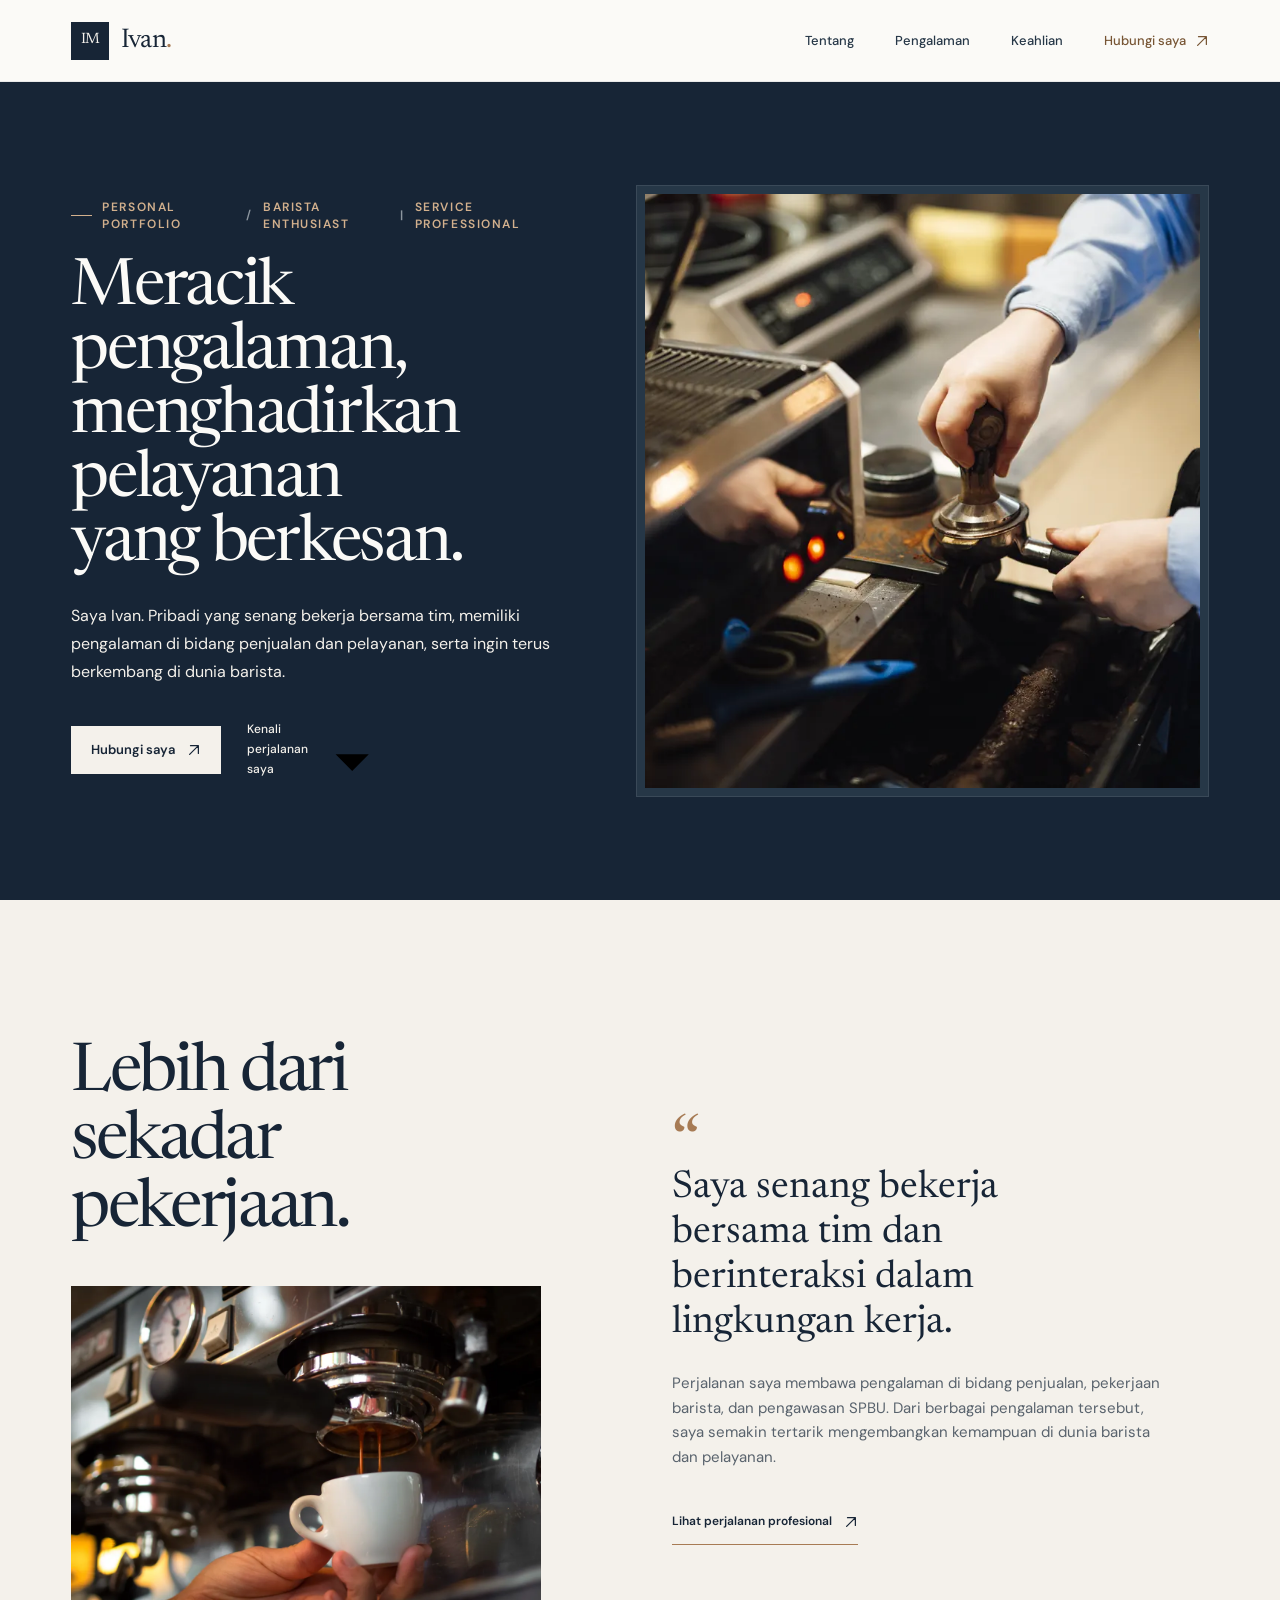
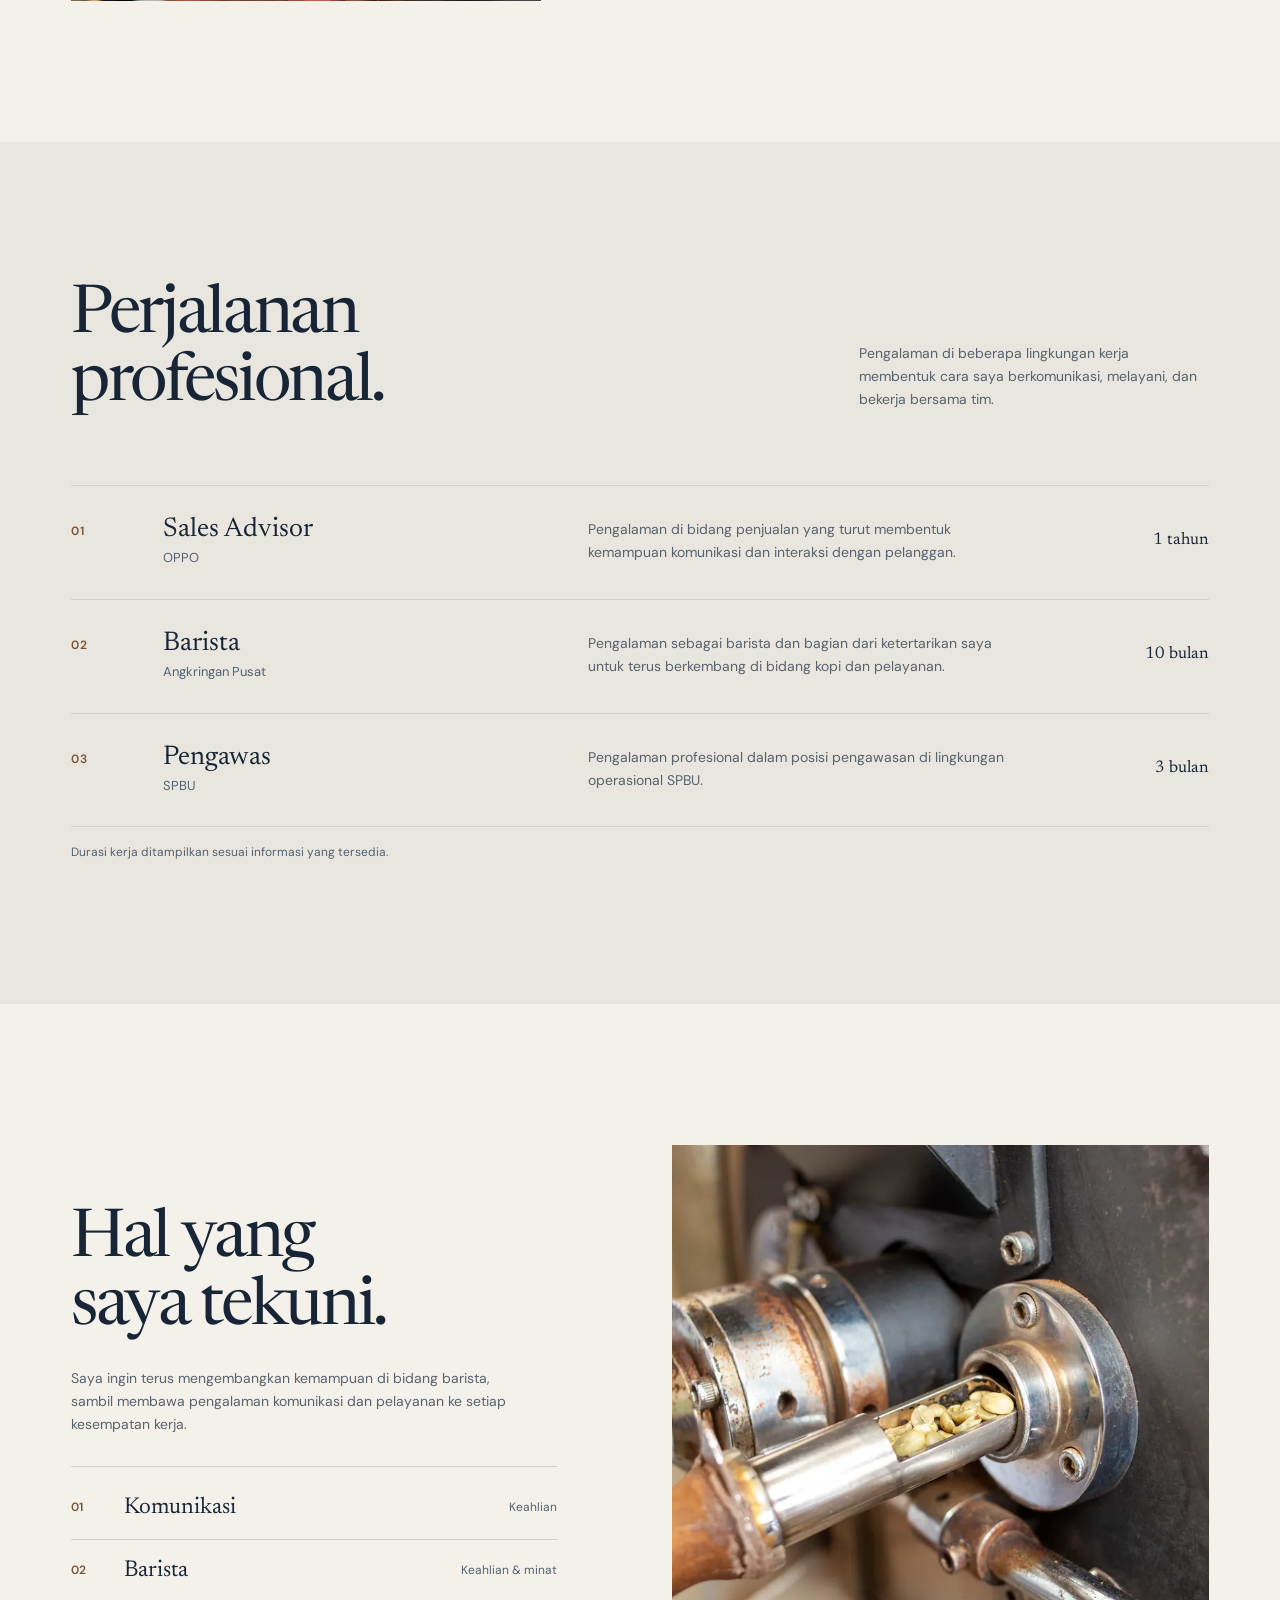
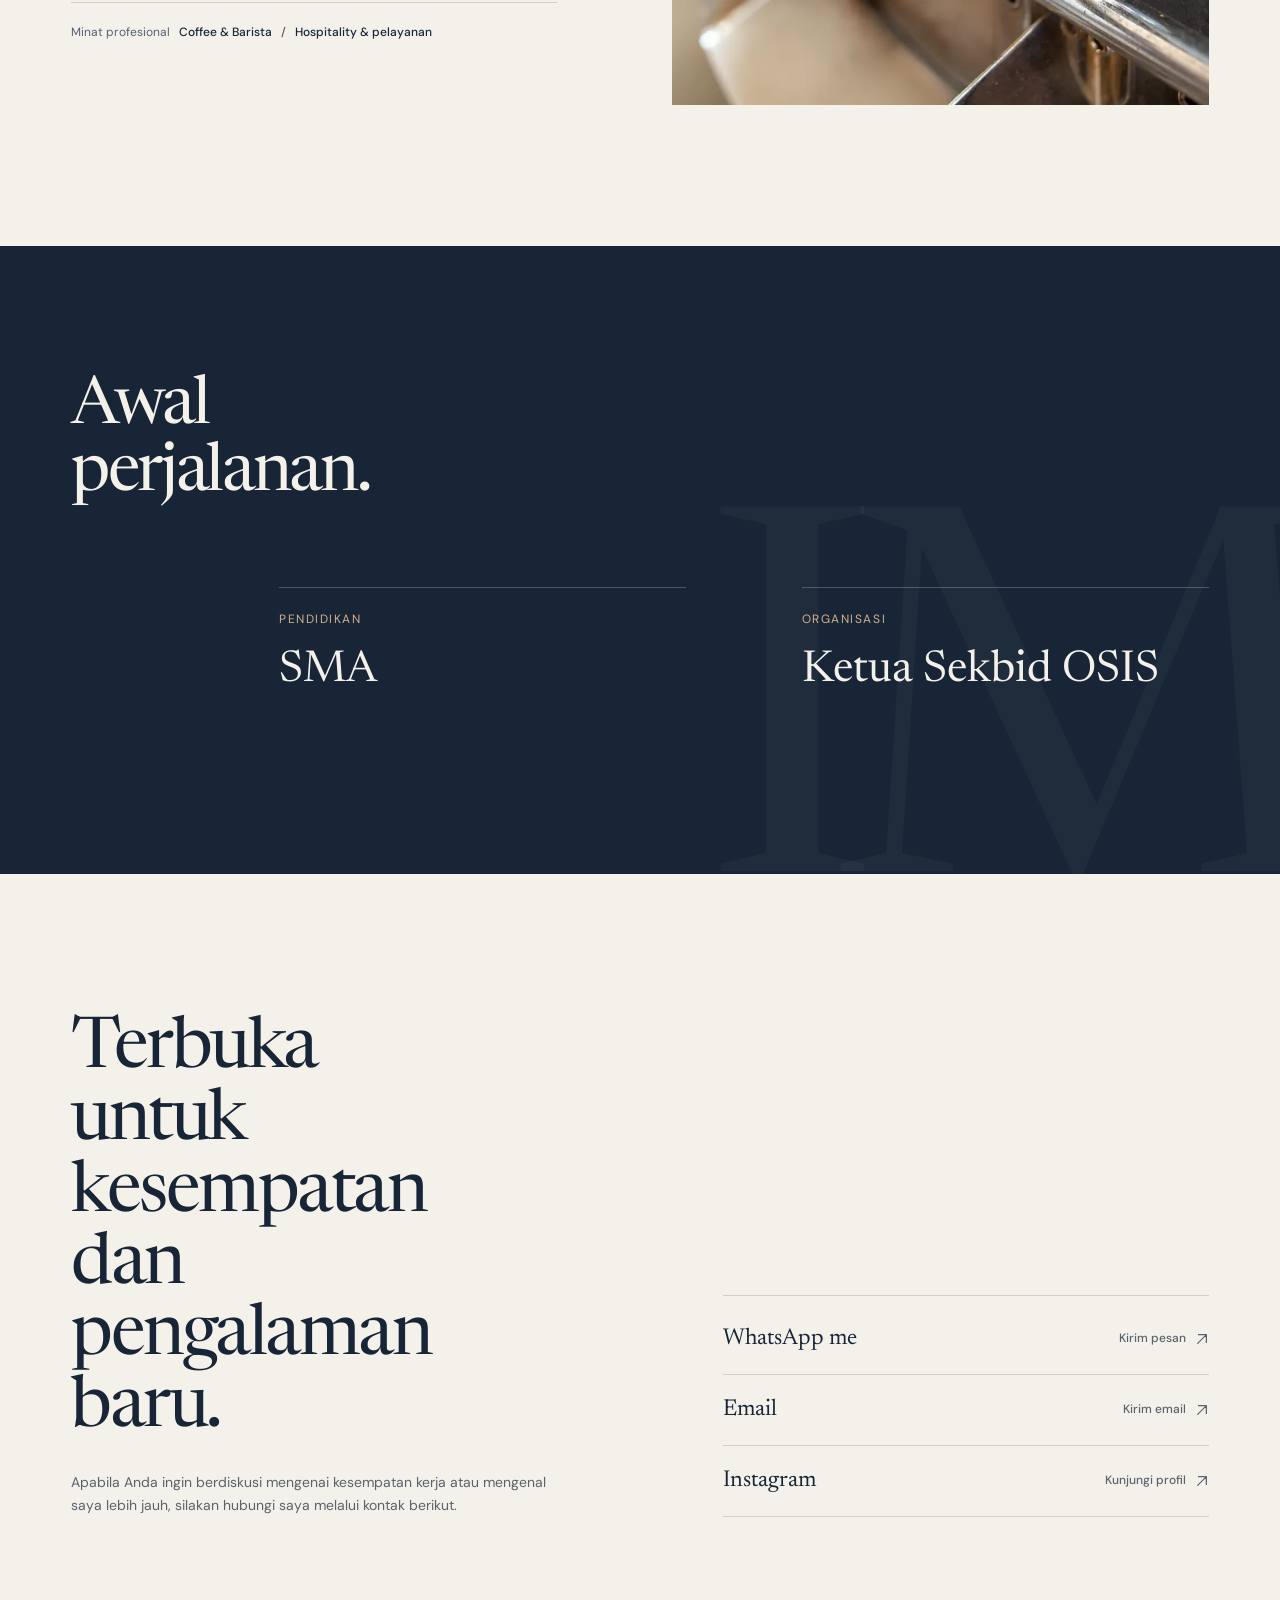
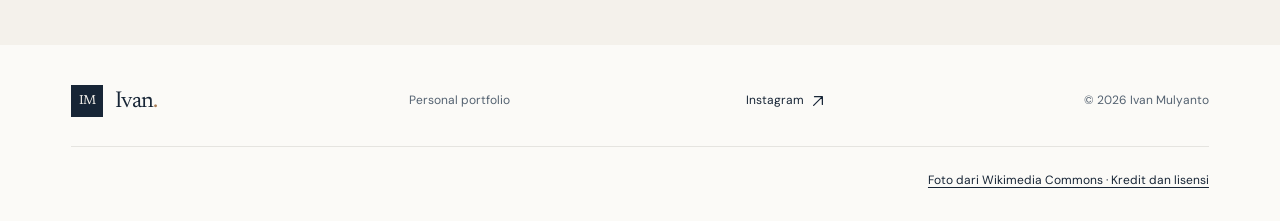
==== index.html @ ff5f1e5f "first commit" ====
<!doctype html>
<html lang="id" data-type="service" data-site-kind="other" data-radius="soft" data-buttons="solid" data-motion="quiet">
<head>
  <meta charset="utf-8">
  <meta name="viewport" content="width=device-width, initial-scale=1">
  <meta name="theme-color" content="#172536">
  <meta name="description" content="Kenali Ivan, profesional dengan pengalaman di bidang penjualan, pelayanan, dan barista yang ingin terus berkembang di dunia coffee and hospitality.">
  <meta name="page-type" content="service">
  <meta name="site-kind" content="other">
  <meta property="og:type" content="website">
  <meta property="og:title" content="Ivan | Barista &amp; Service Professional">
  <meta property="og:description" content="Perjalanan profesional Ivan di bidang penjualan, pelayanan, dan barista.">
  <meta property="og:image" content="assets/img/hero-barista.webp">
  <meta name="twitter:card" content="summary_large_image">
  <title>Ivan | Barista &amp; Service Professional</title>
  <link rel="icon" type="image/svg+xml" href="assets/img/favicon.svg">
  <link rel="preconnect" href="https://fonts.googleapis.com">
  <link rel="preconnect" href="https://fonts.gstatic.com" crossorigin>
  <link href="https://fonts.googleapis.com/css2?family=DM+Sans:wght@400;500;600;700&family=Newsreader:opsz,wght@6..72,400;6..72,500&display=swap" rel="stylesheet">
  <link rel="stylesheet" href="assets/css/style.css">
</head>
<body id="top">
  <a class="skip-link" href="#main">Langsung ke konten</a>
  <header class="site-header">
    <div class="header-inner wrap">
      <a class="brand" href="#top" aria-label="Ivan, kembali ke halaman utama">
        <span class="brand-mark" aria-hidden="true">IM</span>
        <span class="brand-name">Ivan<span class="brand-dot">.</span></span>
      </a>
      <button class="menu-toggle" type="button" aria-label="Buka navigasi" aria-expanded="false" aria-controls="primary-navigation">
        <span></span><span></span>
      </button>
      <nav class="primary-nav" id="primary-navigation" aria-label="Navigasi utama">
        <a href="#about">Tentang</a>
        <a href="#experience">Pengalaman</a>
        <a href="#skills">Keahlian</a>
        <a class="nav-contact" href="#contact">Hubungi saya <svg viewBox="0 0 16 16" aria-hidden="true"><path d="M3 13 13 3M4 3h9v9"/></svg></a>
      </nav>
    </div>
  </header>

  <main id="main">
    <section class="hero section-dark" id="home" aria-labelledby="hero-title" data-enter>
      <div class="hero-inner wrap">
        <div class="hero-copy">
          <p class="eyebrow"><span class="eyebrow-rule"></span>Personal portfolio <span class="eyebrow-slash">/</span> Barista enthusiast <span class="eyebrow-slash">|</span> Service professional</p>
          <h1 id="hero-title">Meracik pengalaman, menghadirkan pelayanan yang berkesan.</h1>
          <p class="hero-lead">Saya Ivan. Pribadi yang senang bekerja bersama tim, memiliki pengalaman di bidang penjualan dan pelayanan, serta ingin terus berkembang di dunia barista.</p>
          <div class="hero-actions">
            <a class="button button-light" href="#contact">Hubungi saya <svg viewBox="0 0 16 16" aria-hidden="true"><path d="M3 13 13 3M4 3h9v9"/></svg></a>
            <a class="text-link text-link-light" href="#experience">Kenali perjalanan saya <svg viewBox="0 0 16 16" aria-hidden="true"><path d="M8 3v10m-4-4 4 4 4-4"/></svg></a>
          </div>
        </div>
        <figure class="hero-image-frame">
          <img src="assets/img/hero-barista.webp" srcset="assets/img/hero-barista.webp 1200w, assets/img/hero-barista-large.webp 2400w" sizes="(max-width: 680px) calc(100vw - 48px), (max-width: 850px) 48vw, 50vw" alt="Tangan seorang barista menyiapkan bubuk kopi di portafilter, tanpa menampilkan wajah" width="1200" height="800" fetchpriority="high" decoding="async" data-source="library-057" data-photo-id="photo-m187311853" data-subject="espresso preparation">
        </figure>
      </div>
    </section>

    <section class="about section-light section-space" id="about" aria-labelledby="about-title" data-reveal>
      <div class="wrap about-grid">
        <div class="about-heading">
          <h2 id="about-title">Lebih dari sekadar pekerjaan.</h2>
          <div class="about-image-wrap">
            <img src="assets/img/coffee-detail.webp" alt="Espresso mengalir ke cangkir kecil di bawah mesin kopi" width="1200" height="858" loading="lazy" decoding="async" data-source="library-057" data-photo-id="photo-m28989985" data-subject="espresso">
          </div>
        </div>
        <div class="about-story">
          <span class="story-mark" aria-hidden="true">“</span>
          <p class="about-lead">Saya senang bekerja bersama tim dan berinteraksi dalam lingkungan kerja.</p>
          <p>Perjalanan saya membawa pengalaman di bidang penjualan, pekerjaan barista, dan pengawasan SPBU. Dari berbagai pengalaman tersebut, saya semakin tertarik mengembangkan kemampuan di dunia barista dan pelayanan.</p>
          <a class="underlined-link" href="#experience">Lihat perjalanan profesional <svg viewBox="0 0 16 16" aria-hidden="true"><path d="M3 13 13 3M4 3h9v9"/></svg></a>
        </div>
      </div>
    </section>

    <section class="experience section-sand section-space" id="experience" aria-labelledby="experience-title" data-reveal>
      <div class="wrap">
        <div class="section-intro experience-intro">
          <div>
            <h2 id="experience-title">Perjalanan profesional.</h2>
          </div>
          <p class="section-aside">Pengalaman di beberapa lingkungan kerja membentuk cara saya berkomunikasi, melayani, dan bekerja bersama tim.</p>
        </div>
        <div class="experience-list">
          <article class="experience-row">
            <span class="experience-index" aria-hidden="true">01</span>
            <div class="experience-role"><h3>Sales Advisor</h3><p>OPPO</p></div>
            <p class="experience-description">Pengalaman di bidang penjualan yang turut membentuk kemampuan komunikasi dan interaksi dengan pelanggan.</p>
            <span class="experience-duration">1 tahun</span>
          </article>
          <article class="experience-row">
            <span class="experience-index" aria-hidden="true">02</span>
            <div class="experience-role"><h3>Barista</h3><p>Angkringan Pusat</p></div>
            <p class="experience-description">Pengalaman sebagai barista dan bagian dari ketertarikan saya untuk terus berkembang di bidang kopi dan pelayanan.</p>
            <span class="experience-duration">10 bulan</span>
          </article>
          <article class="experience-row">
            <span class="experience-index" aria-hidden="true">03</span>
            <div class="experience-role"><h3>Pengawas</h3><p>SPBU</p></div>
            <p class="experience-description">Pengalaman profesional dalam posisi pengawasan di lingkungan operasional SPBU.</p>
            <span class="experience-duration">3 bulan</span>
          </article>
        </div>
        <p class="experience-note">Durasi kerja ditampilkan sesuai informasi yang tersedia.</p>
      </div>
    </section>

    <section class="skills section-light section-space" id="skills" aria-labelledby="skills-title" data-reveal>
      <div class="wrap skills-grid">
        <div class="skills-copy">
          <h2 id="skills-title">Hal yang saya tekuni.</h2>
          <p class="skills-intro">Saya ingin terus mengembangkan kemampuan di bidang barista, sambil membawa pengalaman komunikasi dan pelayanan ke setiap kesempatan kerja.</p>
          <ul class="skill-list" aria-label="Keahlian">
            <li><span class="skill-number">01</span><span>Komunikasi</span><span class="skill-type">Keahlian</span></li>
            <li><span class="skill-number">02</span><span>Barista</span><span class="skill-type">Keahlian &amp; minat</span></li>
          </ul>
          <p class="interest-line"><span>Minat profesional</span> Coffee &amp; Barista <span class="interest-divider">/</span> Hospitality &amp; pelayanan</p>
        </div>
        <figure class="skills-image-wrap">
          <img src="assets/img/coffee-beans.webp" alt="Biji kopi dalam alat pemeriksa pada mesin sangrai" width="1200" height="800" loading="lazy" decoding="async" data-source="library-057" data-photo-id="photo-m147143894" data-subject="coffee roasting">
        </figure>
      </div>
    </section>

    <section class="education section-navy section-space" id="education" aria-labelledby="education-title" data-reveal>
      <div class="wrap">
        <div class="education-heading">
          <h2 id="education-title">Awal perjalanan.</h2>
        </div>
        <div class="education-records">
          <article class="education-record">
            <span class="record-label">Pendidikan</span>
            <h3>SMA</h3>
          </article>
          <article class="education-record">
            <span class="record-label">Organisasi</span>
            <h3>Ketua Sekbid OSIS</h3>
          </article>
        </div>
      </div>
      <span class="education-ornament" aria-hidden="true">IM</span>
    </section>

    <section class="contact section-light section-space" id="contact" aria-labelledby="contact-title" data-reveal>
      <div class="wrap contact-inner">
        <div class="contact-copy">
          <h2 id="contact-title">Terbuka untuk kesempatan dan pengalaman baru.</h2>
          <p>Apabila Anda ingin berdiskusi mengenai kesempatan kerja atau mengenal saya lebih jauh, silakan hubungi saya melalui kontak berikut.</p>
        </div>
        <div class="contact-links" aria-label="Kontak Ivan">
          <a class="contact-link contact-link-primary" href="https://wa.me/6282225231786" target="_blank" rel="noopener noreferrer">
            <span>WhatsApp me</span><span class="contact-link-label">Kirim pesan <svg viewBox="0 0 16 16" aria-hidden="true"><path d="M3 13 13 3M4 3h9v9"/></svg></span>
          </a>
          <a class="contact-link" href="mailto:ivanmulyanto58@gmail.com">
            <span>Email</span><span class="contact-link-label">Kirim email <svg viewBox="0 0 16 16" aria-hidden="true"><path d="M3 13 13 3M4 3h9v9"/></svg></span>
          </a>
          <a class="contact-link" href="https://www.instagram.com/ivnmlyntoo_/" target="_blank" rel="noopener noreferrer">
            <span>Instagram</span><span class="contact-link-label">Kunjungi profil <svg viewBox="0 0 16 16" aria-hidden="true"><path d="M3 13 13 3M4 3h9v9"/></svg></span>
          </a>
        </div>
      </div>
    </section>
  </main>

  <footer class="site-footer">
    <div class="wrap footer-main">
      <a class="brand footer-brand" href="#top" aria-label="Ivan, kembali ke atas">
        <span class="brand-mark" aria-hidden="true">IM</span>
        <span class="brand-name">Ivan<span class="brand-dot">.</span></span>
      </a>
      <span class="footer-title">Personal portfolio</span>
      <a class="footer-instagram" href="https://www.instagram.com/ivnmlyntoo_/" target="_blank" rel="noopener noreferrer">Instagram <svg viewBox="0 0 16 16" aria-hidden="true"><path d="M3 13 13 3M4 3h9v9"/></svg></a>
      <span class="footer-copyright">© <span id="year">2026</span> Ivan Mulyanto</span>
    </div>
    <div class="wrap footer-credits"><a href="photo-credits.html">Foto dari Wikimedia Commons · Kredit dan lisensi</a></div>
  </footer>
  <script src="assets/js/main.js" defer></script>
</body>
</html>
---- assets/css/style.css ----
:root {
  color-scheme: light;
  --navy: #172536;
  --navy-soft: #263747;
  --navy-muted: #536170;
  --ink: #202a32;
  --ink-soft: #59636d;
  --paper: #f4f1eb;
  --paper-white: #fbfaf7;
  --sand: #e9e6df;
  --light-gray: #e5e4e0;
  --coffee: #a77b54;
  --coffee-ink: #775534;
  --rule: #d2d0ca;
  --rule-dark: rgb(244 241 235 / 23%);
  --serif: "Newsreader", Georgia, "Times New Roman", serif;
  --sans: "DM Sans", Arial, sans-serif;
  --wrap: 1280px;
  --gutter: clamp(24px, 5.55vw, 80px);
  --nav-height: 82px;
  --ease-out: cubic-bezier(.16, 1, .3, 1);
}

*, *::before, *::after { box-sizing: border-box; }
html { scroll-behavior: smooth; scroll-padding-top: calc(var(--nav-height) + 18px); }
body {
  margin: 0;
  background: var(--paper);
  color: var(--ink);
  font-family: var(--sans);
  font-size: 16px;
  line-height: 1.65;
  -webkit-font-smoothing: antialiased;
  text-rendering: optimizeLegibility;
}
::selection { color: var(--paper-white); background: var(--navy-soft); }
::-webkit-scrollbar { width: 10px; }
::-webkit-scrollbar-track { background: var(--paper); }
::-webkit-scrollbar-thumb { border: 3px solid var(--paper); border-radius: 10px; background: var(--navy-muted); }
::-webkit-scrollbar-thumb:hover { background: var(--navy-soft); }
img { display: block; width: 100%; height: 100%; object-fit: cover; }
figure { margin: 0; }
a { color: inherit; }
a:focus-visible, button:focus-visible { outline: 3px solid var(--coffee); outline-offset: 4px; }
.wrap { width: min(var(--wrap), calc(100% - (var(--gutter) * 2))); margin-inline: auto; }
.skip-link { position: fixed; z-index: 20; top: 12px; left: 12px; padding: 10px 16px; transform: translateY(-150%); background: var(--paper-white); color: var(--navy); font-weight: 700; }
.skip-link:focus { transform: translateY(0); }

.site-header { position: sticky; z-index: 10; top: 0; height: var(--nav-height); background: var(--paper-white); border-bottom: 1px solid rgb(23 37 54 / 8%); }
.header-inner { display: flex; height: 100%; align-items: center; justify-content: space-between; }
.brand { display: inline-flex; min-height: 44px; align-items: center; gap: 12px; text-decoration: none; }
.brand-mark { display: grid; width: 38px; height: 38px; place-items: center; background: var(--navy); color: var(--paper); font-family: var(--serif); font-size: 15px; letter-spacing: -.04em; }
.brand-name { color: var(--navy); font-family: var(--serif); font-size: 27px; letter-spacing: -.03em; line-height: 1; }
.brand-dot { color: var(--coffee); }
.primary-nav { display: flex; align-items: center; gap: clamp(24px, 3.2vw, 48px); }
.primary-nav a { display: inline-flex; min-height: 44px; align-items: center; color: var(--navy-soft); font-size: 13px; font-weight: 500; text-decoration: none; transition: color .2s ease; }
.primary-nav a:hover, .primary-nav a[aria-current="location"] { color: var(--coffee-ink); }
.primary-nav .nav-contact { display: inline-flex; align-items: center; gap: 9px; color: var(--navy); }
.primary-nav svg, .button svg, .underlined-link svg, .contact-link svg, .footer-instagram svg { width: 14px; height: 14px; fill: none; stroke: currentColor; stroke-width: 1.4; stroke-linecap: round; stroke-linejoin: round; }
.menu-toggle { display: none; }

.hero { position: relative; display: flex; min-height: min(890px, calc(100svh - var(--nav-height))); overflow: hidden; background: var(--navy); color: var(--paper); }
.hero-inner { position: relative; display: grid; grid-template-columns: minmax(0, .92fr) minmax(0, 1.08fr); align-items: center; gap: clamp(36px, 6vw, 88px); padding-block: 68px; }
.hero-copy { position: relative; z-index: 1; max-width: 570px; padding-block: 22px; }
.eyebrow { display: flex; align-items: center; gap: 10px; margin: 0 0 24px; color: var(--coffee); font-size: 12px; font-weight: 600; letter-spacing: .13em; line-height: 1.4; text-transform: uppercase; }
.eyebrow { color: #d2b08d; }
.eyebrow-rule { width: 25px; height: 1px; background: currentColor; }
.eyebrow-slash { color: #8c969f; }
h1, h2, h3, p { margin-top: 0; }
h1, h2, h3 { font-family: var(--serif); font-weight: 400; text-wrap: balance; }
p { text-wrap: pretty; }
h1 { max-width: 11ch; margin-bottom: 25px; color: #fbfaf7; font-size: clamp(46px, 5.05vw, 70px); letter-spacing: -.035em; line-height: .99; }
.hero-lead { max-width: 46ch; margin-bottom: 0; color: var(--paper); font-size: 16px; line-height: 1.75; }
.hero-actions { display: flex; flex-wrap: wrap; align-items: center; gap: 20px 26px; margin-top: 31px; }
.button { display: inline-flex; min-height: 48px; align-items: center; justify-content: center; gap: 12px; padding: 0 20px; font-size: 13px; font-weight: 600; text-decoration: none; transition: color .22s ease, background .22s ease, transform .22s var(--ease-out); }
.button:hover { transform: translateY(-2px); }
.button:active { transform: translateY(1px); }
.button-light { background: var(--paper); color: var(--navy); }
.button-light:hover { background: var(--paper-white); }
.text-link { display: inline-flex; min-height: 44px; align-items: center; gap: 10px; font-size: 12px; font-weight: 500; text-decoration: none; }
.text-link-light { color: var(--paper); }
.text-link span { color: #d2b08d; transition: transform .2s ease; }
.text-link:hover span { transform: translateY(3px); }
.hero-image-frame { position: relative; height: min(68svh, 650px); min-height: 500px; padding: 9px; background: var(--navy-soft); }
.hero-image-frame::after { position: absolute; inset: 0; border: 1px solid rgb(255 255 255 / 9%); content: ""; pointer-events: none; }
.hero-image-frame img { object-position: center; }

.section-space { padding-block: clamp(90px, 11vw, 156px); }
.section-light { background: var(--paper); }
.section-sand { background: var(--sand); }
.section-dark { background: var(--navy); color: var(--paper); }
.section-navy { position: relative; overflow: hidden; background: var(--navy); color: #f4f1eb; }
h2 { max-width: 12ch; margin-bottom: 0; color: var(--navy); font-size: clamp(42px, 5.2vw, 68px); letter-spacing: -.035em; line-height: 1.02; }
.about-grid { display: grid; grid-template-columns: minmax(0, .95fr) minmax(0, 1.05fr); gap: clamp(52px, 9vw, 128px); align-items: center; }
.about-heading { display: flex; flex-direction: column; align-items: flex-start; }
.about-heading h2 { max-width: 8ch; }
.about-image-wrap { position: relative; width: min(100%, 470px); height: 315px; margin-top: 42px; }
.about-image-wrap img { object-position: 50% 58%; }
.about-story { position: relative; max-width: 560px; padding-top: 22px; }
.story-mark { display: block; margin-bottom: -10px; color: var(--coffee); font-family: var(--serif); font-size: 70px; line-height: .8; }
.about-lead { max-width: 19ch; margin-bottom: 24px; color: var(--navy); font-family: var(--serif); font-size: clamp(28px, 3vw, 39px); line-height: 1.18; }
.about-story > p:not(.about-lead) { max-width: 54ch; margin-bottom: 31px; color: var(--ink-soft); font-size: 15px; }
.underlined-link { display: inline-flex; min-height: 44px; align-items: center; gap: 12px; padding-block: 8px; border-bottom: 1px solid var(--coffee); color: var(--navy); font-size: 12px; font-weight: 600; text-decoration: none; transition: gap .2s ease; }
.underlined-link:hover { gap: 17px; }

.section-intro { display: flex; justify-content: space-between; align-items: flex-end; gap: 40px; }
.experience-intro { margin-bottom: 66px; }
.experience-intro h2 { max-width: 10ch; }
.section-aside { max-width: 35ch; margin-bottom: 8px; color: var(--ink-soft); font-size: 14px; }
.experience-list { border-top: 1px solid var(--rule); }
.experience-row { display: grid; grid-template-columns: 54px minmax(180px, 1fr) minmax(270px, 1.25fr) 100px; align-items: center; column-gap: clamp(20px, 3vw, 42px); padding: 28px 0 30px; border-bottom: 1px solid var(--rule); }
.experience-index { align-self: start; padding-top: 8px; color: var(--coffee-ink); font-size: 12px; font-weight: 600; letter-spacing: .07em; }
.experience-role h3 { margin-bottom: 1px; color: var(--navy); font-size: 27px; line-height: 1.2; }
.experience-role p { margin-bottom: 0; color: var(--navy-muted); font-size: 13px; }
.experience-description { max-width: 43ch; margin: 0; color: var(--ink-soft); font-size: 14px; line-height: 1.65; }
.experience-duration { justify-self: end; color: var(--navy); font-family: var(--serif); font-size: 17px; white-space: nowrap; }
.experience-note { margin: 16px 0 0; color: var(--navy-muted); font-size: 12px; }

.skills-grid { display: grid; grid-template-columns: minmax(0, .95fr) minmax(0, 1.05fr); align-items: center; gap: clamp(50px, 9vw, 124px); }
.skills-copy h2 { max-width: 8ch; }
.skills-intro { max-width: 48ch; margin: 24px 0 30px; color: var(--ink-soft); font-size: 14px; }
.skill-list { max-width: 540px; margin: 0; padding: 10px 0 0; list-style: none; border-top: 1px solid var(--rule); }
.skill-list li { display: grid; min-height: 62px; grid-template-columns: 38px 1fr auto; align-items: center; gap: 15px; padding-block: 12px; border-bottom: 1px solid var(--rule); color: var(--navy); font-family: var(--serif); font-size: 23px; }
.skill-number { color: var(--coffee-ink); font-family: var(--sans); font-size: 12px; font-weight: 600; }
.skill-type { color: var(--navy-muted); font-family: var(--sans); font-size: 12px; }
.interest-line { display: flex; flex-wrap: wrap; gap: 6px 9px; margin: 20px 0 0; color: var(--navy); font-size: 12px; font-weight: 500; }
.interest-line > span:first-child { color: var(--navy-muted); font-weight: 400; }
.interest-divider { color: var(--coffee-ink); }
.skills-image-wrap { position: relative; height: clamp(370px, 45vw, 560px); background: var(--sand); }
.skills-image-wrap img { object-position: 50% 50%; }

.education { padding-block: clamp(90px, 10vw, 140px); }
.education-heading { position: relative; z-index: 1; }
.education-heading h2 { max-width: 10ch; color: #f4f1eb; }
.education-records { position: relative; z-index: 1; display: grid; grid-template-columns: 1fr 1fr; gap: clamp(40px, 9vw, 130px); max-width: 930px; margin: 78px 0 4px auto; }
.education-record { min-height: 155px; padding-top: 17px; border-top: 1px solid var(--rule-dark); }
.record-label { color: #d2b08d; font-size: 12px; letter-spacing: .13em; text-transform: uppercase; }
.education-record h3 { margin: 14px 0 0; color: #f4f1eb; font-size: clamp(30px, 3.5vw, 44px); line-height: 1.15; }
.education-ornament { position: absolute; right: -22px; bottom: -132px; color: rgb(244 241 235 / 3%); font-family: var(--serif); font-size: clamp(280px, 40vw, 510px); letter-spacing: -.1em; line-height: 1; pointer-events: none; }

.contact { padding-bottom: clamp(90px, 10vw, 138px); }
.contact-inner { display: grid; grid-template-columns: minmax(0, 1.05fr) minmax(330px, .95fr); align-items: end; gap: clamp(52px, 9vw, 132px); }
.contact-copy h2 { max-width: 10ch; font-size: clamp(45px, 5.5vw, 74px); }
.contact-copy > p:last-child { max-width: 50ch; margin: 25px 0 0; color: var(--ink-soft); font-size: 14px; }
.contact-links { padding-top: 8px; border-top: 1px solid var(--rule); }
.contact-link { display: flex; min-height: 71px; align-items: center; justify-content: space-between; gap: 16px; border-bottom: 1px solid var(--rule); color: var(--navy); font-family: var(--serif); font-size: 23px; text-decoration: none; transition: padding .22s var(--ease-out), color .2s ease; }
.contact-link:hover { padding-inline: 9px; color: var(--coffee-ink); }
.contact-link-primary { color: var(--navy); }
.contact-link-label { display: inline-flex; align-items: center; gap: 9px; color: var(--ink-soft); font-family: var(--sans); font-size: 12px; font-weight: 500; }
.contact-link:hover .contact-link-label { color: var(--navy); }

.site-footer { padding-block: 28px 18px; background: var(--paper-white); }
.footer-main { display: grid; grid-template-columns: 1fr 1fr 1fr auto; align-items: center; gap: 22px; min-height: 56px; }
.footer-brand .brand-mark { width: 32px; height: 32px; font-size: 13px; }
.footer-brand .brand-name { font-size: 23px; }
.footer-title, .footer-copyright { color: var(--navy-muted); font-size: 12px; }
.footer-instagram { display: inline-flex; min-height: 44px; align-items: center; gap: 7px; color: var(--navy); font-size: 12px; text-decoration: none; }
.footer-credits { display: flex; align-items: center; justify-content: flex-end; gap: 6px; margin-top: 17px; padding-top: 12px; border-top: 1px solid var(--light-gray); color: var(--navy-muted); font-size: 12px; }
.footer-credits a { display: inline-flex; min-height: 44px; align-items: center; color: var(--navy); text-underline-offset: 3px; }

body.has-motion [data-reveal] { opacity: .01; transform: translateY(24px); transition: opacity .75s var(--ease-out), transform .75s var(--ease-out); }
body.has-motion [data-reveal].is-visible { opacity: 1; transform: translateY(0); }
[data-enter] .hero-copy { animation: hero-enter .9s var(--ease-out) both; }
[data-enter] .hero-image-frame { animation: image-enter 1.1s var(--ease-out) .08s both; }
@keyframes hero-enter { from { opacity: .15; transform: translateY(18px); } to { opacity: 1; transform: translateY(0); } }
@keyframes image-enter { from { opacity: .45; clip-path: inset(0 0 10% 0); } to { opacity: 1; clip-path: inset(0); } }

@media (max-width: 1100px) {
  :root { --gutter: clamp(28px, 6vw, 54px); }
  .hero-inner { grid-template-columns: minmax(0, .95fr) minmax(0, 1.05fr); gap: 38px; }
  h1 { font-size: clamp(48px, 6.2vw, 62px); }
  .hero-image-frame { min-height: 430px; }
  .experience-row { grid-template-columns: 38px minmax(155px, .9fr) minmax(220px, 1.2fr) 86px; gap: 20px; }
}
@media (min-width: 681px) and (max-width: 900px) {
  .hero-inner { grid-template-columns: minmax(0, 1fr) minmax(0, .9fr); gap: 26px; }
  h1 { font-size: clamp(43px, 5.8vw, 52px); }
  .hero-image-frame { min-height: 360px; }
  .hero-actions { align-items: flex-start; flex-direction: column; gap: 14px; }
}
@media (max-width: 850px) {
  :root { --nav-height: 72px; }
  .hero { min-height: calc(100svh - var(--nav-height)); }
  .hero-inner { grid-template-columns: minmax(0, 1fr) minmax(0, .92fr); gap: 28px; padding-block: 46px 55px; }
  .hero-copy { padding-block: 16px 8px; }
  h1 { font-size: clamp(46px, 6.4vw, 56px); }
  .hero-lead { font-size: 14px; }
  .hero-image-frame { height: 56svh; min-height: 390px; }
  .about-grid, .skills-grid { gap: 48px; }
  .experience-row { grid-template-columns: 34px 1fr auto; row-gap: 8px; }
  .experience-description { grid-column: 2 / 3; grid-row: 2; }
  .experience-duration { grid-column: 3; grid-row: 1 / 3; align-self: center; }
  .experience-role h3 { font-size: 25px; }
}
@media (max-width: 680px) {
  :root { --gutter: 24px; --nav-height: 68px; }
  html { scroll-padding-top: calc(var(--nav-height) + 10px); }
  body { font-size: 16px; }
  .brand-mark { width: 34px; height: 34px; }
  .brand-name { font-size: 25px; }
  .menu-toggle { position: relative; z-index: 12; display: flex; width: 44px; height: 44px; flex-direction: column; align-items: center; justify-content: center; gap: 6px; border: 0; background: transparent; color: var(--navy); cursor: pointer; }
  .menu-toggle span { width: 21px; height: 1px; background: currentColor; transition: transform .2s ease; }
  .menu-toggle[aria-expanded="true"] span:first-child { transform: translateY(3.5px) rotate(45deg); }
  .menu-toggle[aria-expanded="true"] span:last-child { transform: translateY(-3.5px) rotate(-45deg); }
  .primary-nav { position: absolute; top: var(--nav-height); right: 0; left: 0; display: flex; visibility: hidden; flex-direction: column; align-items: stretch; gap: 0; padding: 8px var(--gutter) 20px; transform: translateY(-8px); border-bottom: 1px solid var(--rule); background: var(--paper-white); opacity: 0; transition: opacity .2s ease, transform .2s ease, visibility .2s; }
  .primary-nav.is-open { visibility: visible; transform: translateY(0); opacity: 1; }
  .primary-nav a { display: flex; min-height: 49px; align-items: center; border-bottom: 1px solid #e9e7e2; font-size: 14px; }
  .primary-nav .nav-contact { justify-content: space-between; border: 0; }
  .hero { min-height: calc(100svh - var(--nav-height)); }
  .hero-inner { display: flex; flex-direction: column; align-items: stretch; gap: 25px; padding-block: 39px 44px; }
  .hero-copy { padding: 0; }
  .eyebrow { margin-bottom: 19px; font-size: 12px; letter-spacing: .08em; }
  h1 { max-width: 13ch; margin-bottom: 16px; font-size: clamp(39px, 10.2vw, 48px); line-height: 1.01; }
  .hero-lead { max-width: 43ch; font-size: 14px; line-height: 1.62; }
  .hero-actions { gap: 15px 18px; margin-top: 21px; }
  .button { min-height: 45px; padding-inline: 16px; font-size: 12px; }
  .text-link { font-size: 12px; }
  .hero-image-frame { height: clamp(185px, 54vw, 270px); min-height: 185px; }
  .section-space { padding-block: 82px; }
  h2 { font-size: clamp(40px, 11vw, 52px); }
  .about-grid, .skills-grid { grid-template-columns: 1fr; gap: 35px; }
  .about-heading h2, .skills-copy h2 { max-width: 10ch; }
  .about-image-wrap { width: 100%; height: clamp(225px, 67vw, 310px); margin-top: 27px; }
  .about-story { padding-top: 0; }
  .story-mark { font-size: 58px; }
  .about-lead { max-width: 22ch; margin-bottom: 17px; font-size: 30px; }
  .about-story > p:not(.about-lead) { margin-bottom: 22px; font-size: 14px; }
  .experience-intro { display: block; margin-bottom: 36px; }
  .experience-intro h2 { max-width: 11ch; }
  .section-aside { max-width: 42ch; margin: 17px 0 0; font-size: 14px; }
  .experience-row { grid-template-columns: 28px 1fr auto; column-gap: 13px; padding: 23px 0; }
  .experience-role h3 { font-size: 23px; }
  .experience-role p { font-size: 13px; }
  .experience-description { grid-column: 2 / 4; grid-row: 2; max-width: 43ch; font-size: 14px; }
  .experience-duration { grid-column: 3; grid-row: 1; font-size: 15px; }
  .experience-note { font-size: 12px; }
  .skills-intro { margin: 20px 0 23px; font-size: 14px; }
  .skill-list li { min-height: 58px; grid-template-columns: 27px 1fr auto; gap: 11px; font-size: 21px; }
  .interest-line { font-size: 12px; }
  .skills-image-wrap { height: clamp(300px, 94vw, 420px); }
  .education { padding-block: 82px 70px; }
  .education-records { grid-template-columns: 1fr; gap: 26px; margin: 48px 0 0; }
  .education-record { min-height: 108px; }
  .education-record h3 { margin-top: 8px; font-size: 33px; }
  .education-ornament { right: -10px; bottom: -57px; font-size: 230px; }
  .contact-inner { grid-template-columns: 1fr; gap: 35px; }
  .contact-copy h2 { max-width: 12ch; font-size: clamp(40px, 13vw, 48px); }
  .contact-copy > p:last-child { margin-top: 18px; font-size: 14px; }
  .contact-links { margin-top: 3px; }
  .contact-link { min-height: 66px; font-size: 21px; }
  .footer-main { grid-template-columns: 1fr 1fr; gap: 15px; padding-block: 8px; }
  .footer-title { text-align: right; }
  .footer-instagram { justify-self: start; }
  .footer-copyright { justify-self: end; }
  .footer-credits { justify-content: flex-start; flex-wrap: wrap; font-size: 12px; }
}
@media (max-width: 380px) {
  :root { --gutter: 20px; }
  .hero-inner { padding-top: 32px; }
  h1 { font-size: 38px; }
  .hero-actions { gap: 12px; }
  .text-link { font-size: 12px; }
  .contact-link-label { gap: 5px; font-size: 12px; }
}
@media (prefers-reduced-motion: reduce) {
  *, *::before, *::after { scroll-behavior: auto !important; animation-duration: .01ms !important; animation-iteration-count: 1 !important; transition-duration: .01ms !important; }
  [data-reveal] { opacity: 1; transform: none; }
}
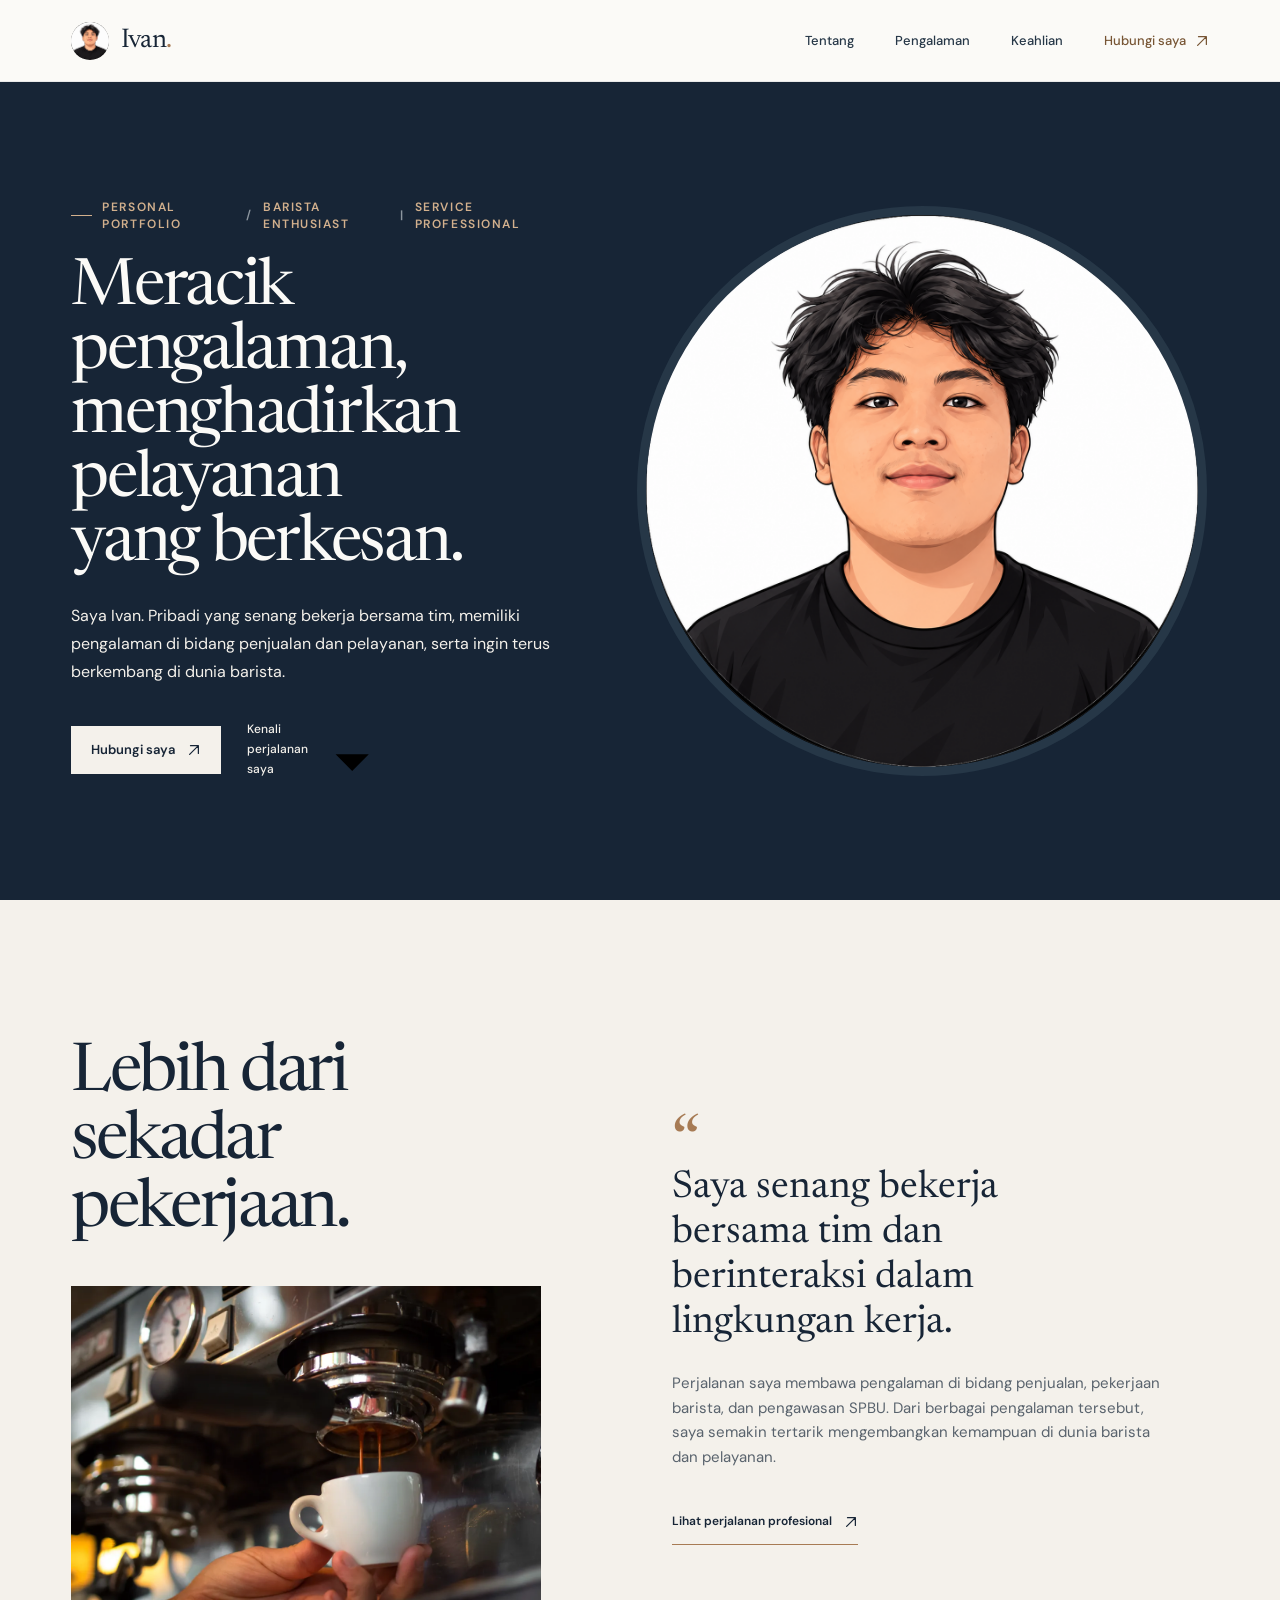
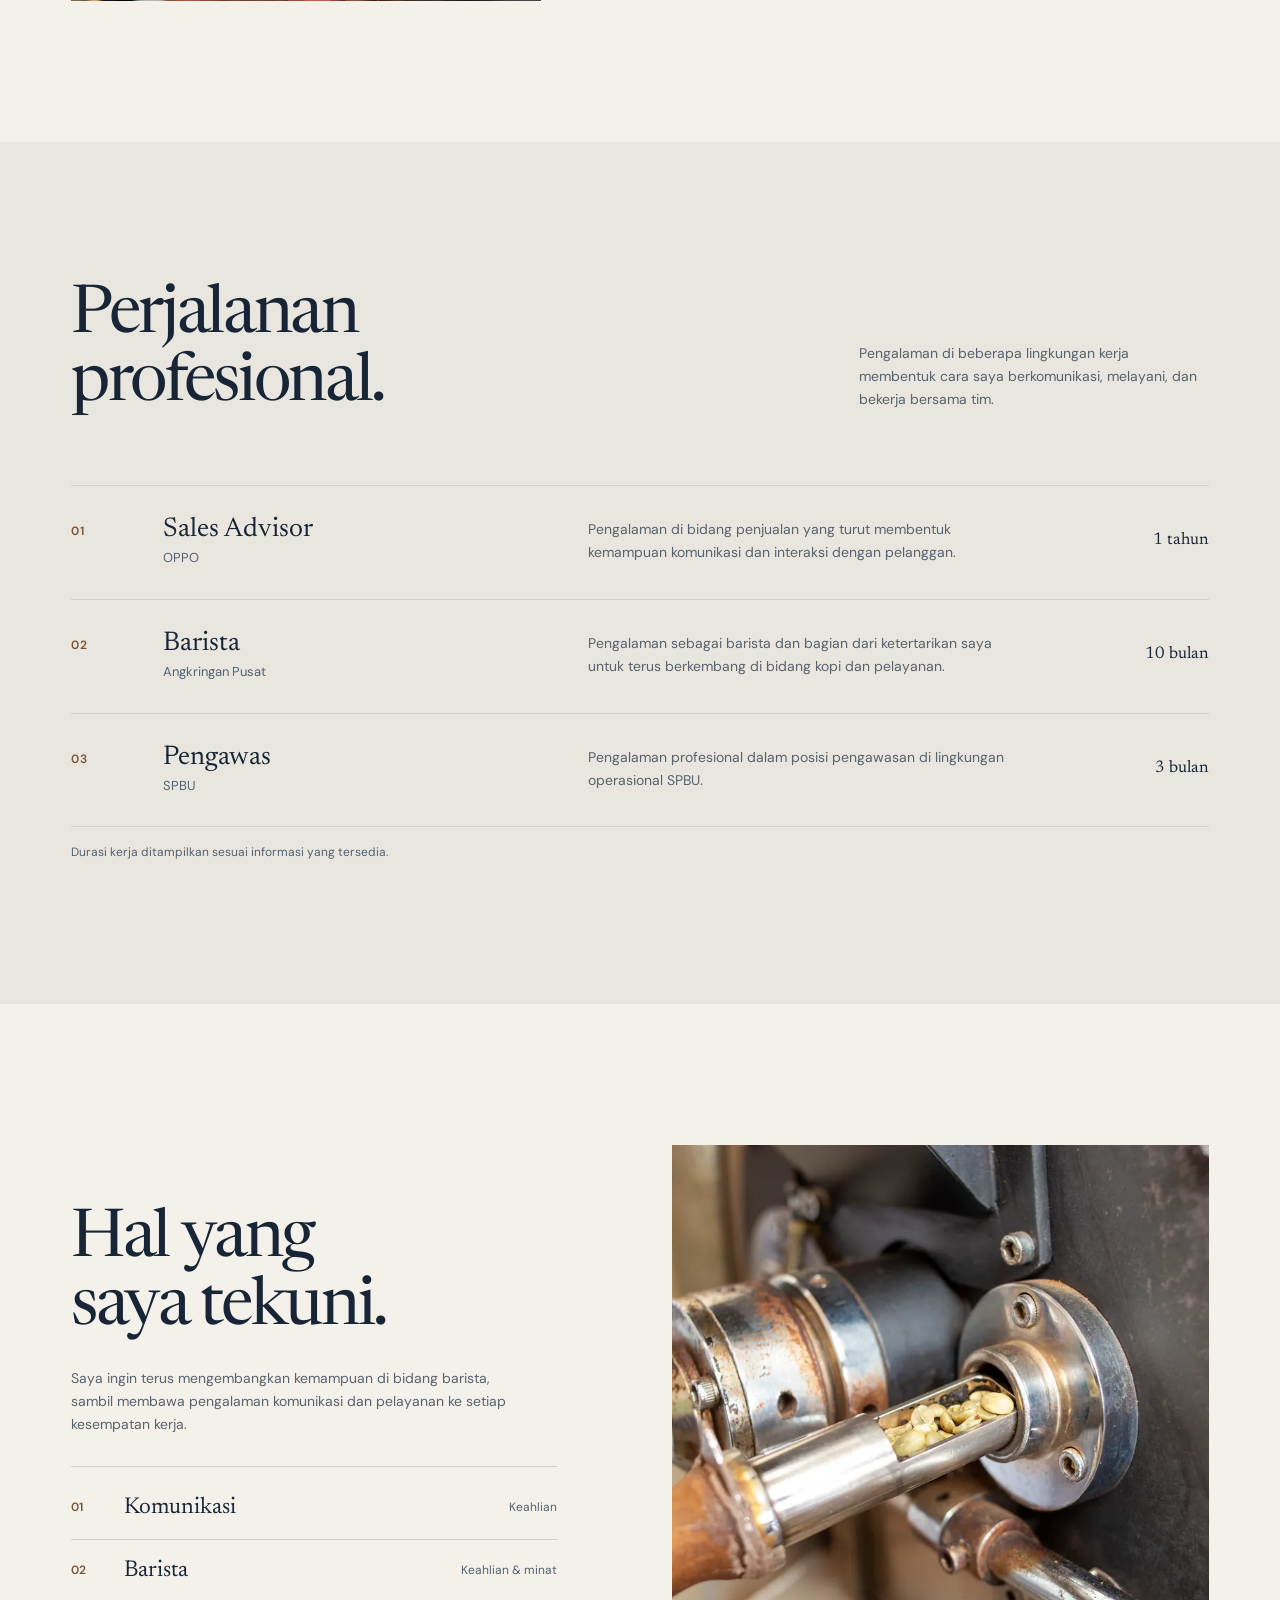
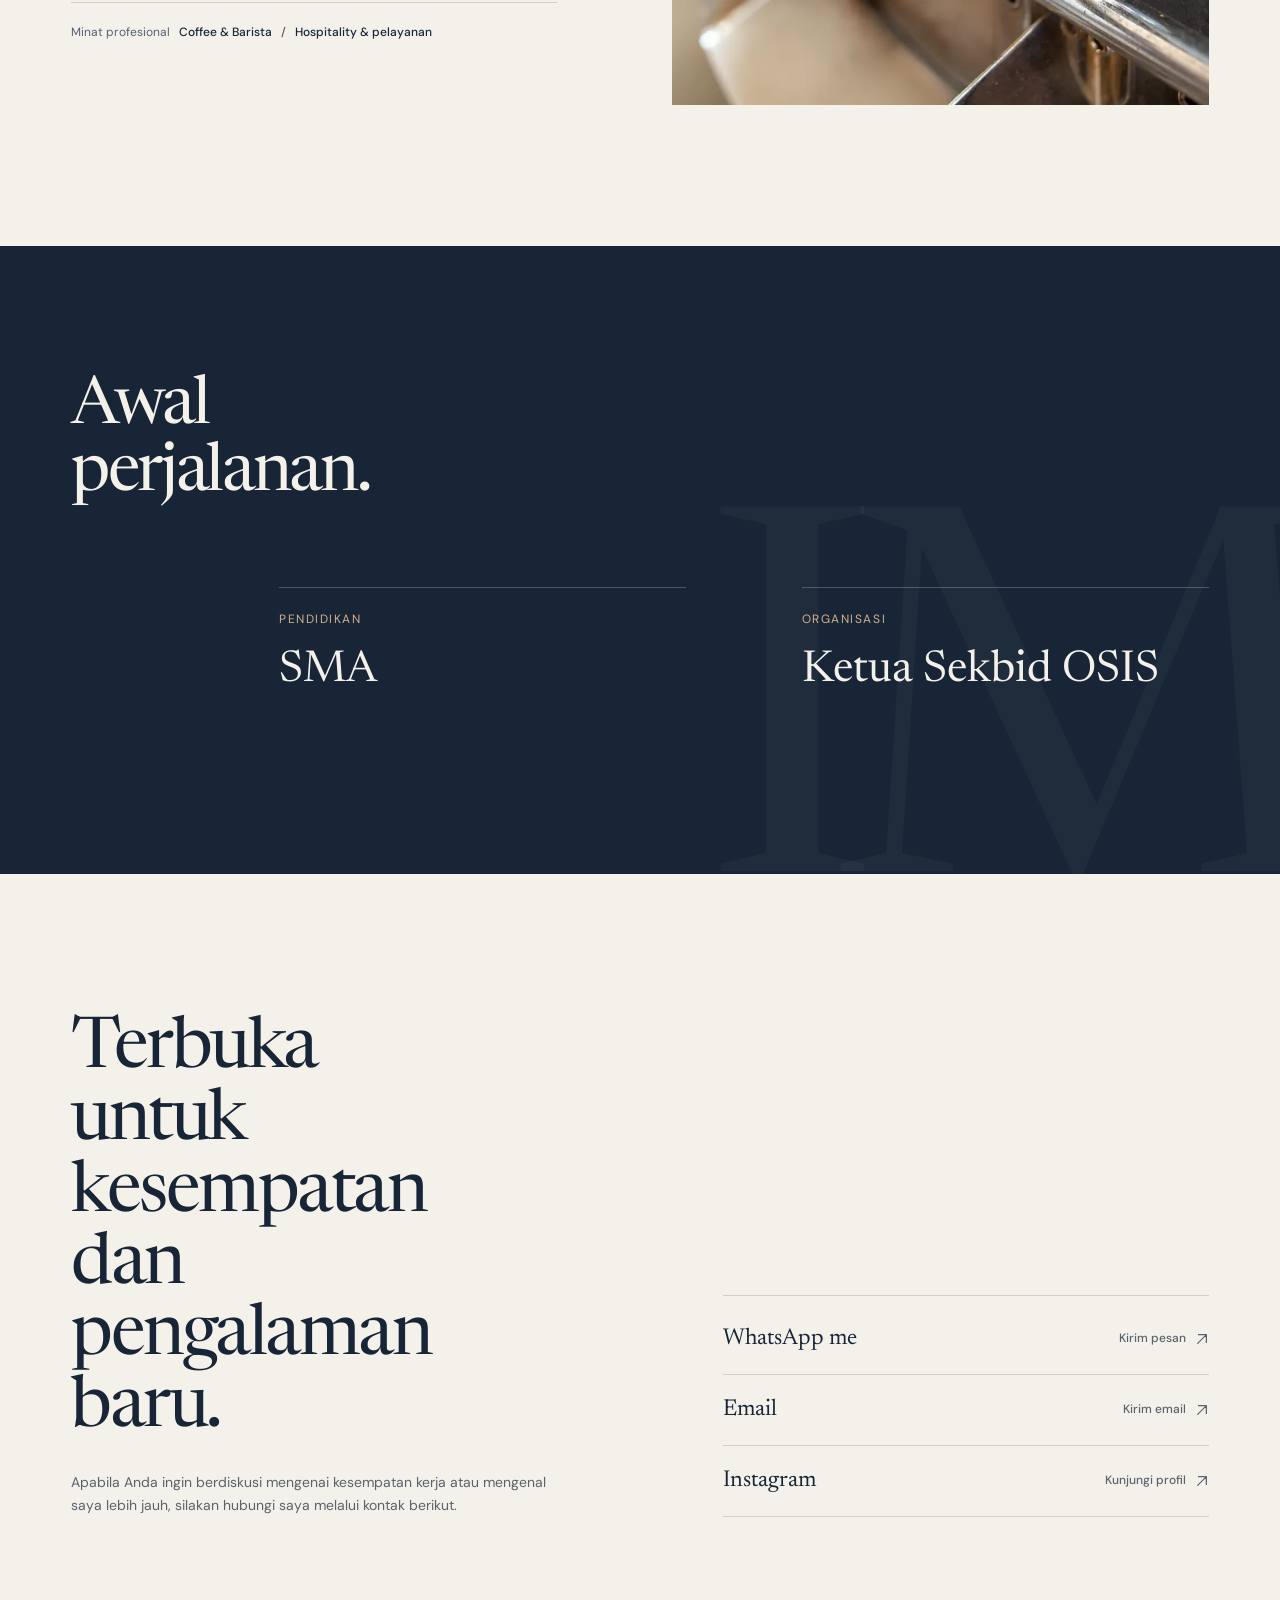
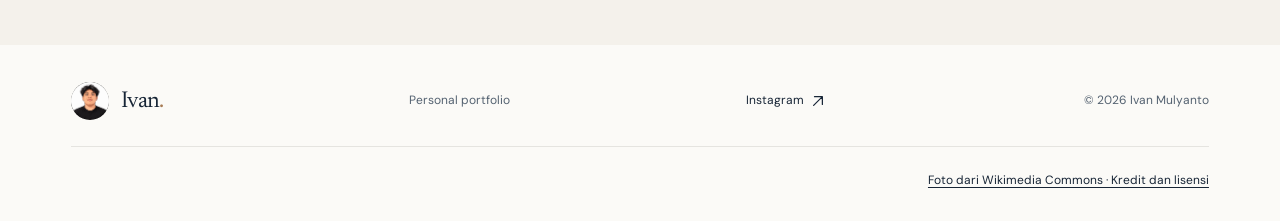
==== commit 08856af3: "update profile" ====
--- a/index.html
+++ b/index.html
@@ -10,7 +10,7 @@
   <meta property="og:type" content="website">
   <meta property="og:title" content="Ivan | Barista &amp; Service Professional">
   <meta property="og:description" content="Perjalanan profesional Ivan di bidang penjualan, pelayanan, dan barista.">
-  <meta property="og:image" content="assets/img/hero-barista.webp">
+  <meta property="og:image" content="assets/img/profile.jpg">
   <meta name="twitter:card" content="summary_large_image">
   <title>Ivan | Barista &amp; Service Professional</title>
   <link rel="icon" type="image/svg+xml" href="assets/img/favicon.svg">
@@ -24,7 +24,7 @@
   <header class="site-header">
     <div class="header-inner wrap">
       <a class="brand" href="#top" aria-label="Ivan, kembali ke halaman utama">
-        <span class="brand-mark" aria-hidden="true">IM</span>
+        <img class="brand-photo" src="assets/img/profile.jpg" alt="">
         <span class="brand-name">Ivan<span class="brand-dot">.</span></span>
       </a>
       <button class="menu-toggle" type="button" aria-label="Buka navigasi" aria-expanded="false" aria-controls="primary-navigation">
@@ -52,7 +52,7 @@
           </div>
         </div>
         <figure class="hero-image-frame">
-          <img src="assets/img/hero-barista.webp" srcset="assets/img/hero-barista.webp 1200w, assets/img/hero-barista-large.webp 2400w" sizes="(max-width: 680px) calc(100vw - 48px), (max-width: 850px) 48vw, 50vw" alt="Tangan seorang barista menyiapkan bubuk kopi di portafilter, tanpa menampilkan wajah" width="1200" height="800" fetchpriority="high" decoding="async" data-source="library-057" data-photo-id="photo-m187311853" data-subject="espresso preparation">
+          <img src="assets/img/profile.jpg" alt="Foto pribadi Ivan" width="600" height="600" fetchpriority="high" decoding="async">
         </figure>
       </div>
     </section>
@@ -166,7 +166,7 @@
   <footer class="site-footer">
     <div class="wrap footer-main">
       <a class="brand footer-brand" href="#top" aria-label="Ivan, kembali ke atas">
-        <span class="brand-mark" aria-hidden="true">IM</span>
+        <img class="brand-photo" src="assets/img/profile.jpg" alt="">
         <span class="brand-name">Ivan<span class="brand-dot">.</span></span>
       </a>
       <span class="footer-title">Personal portfolio</span>
--- a/assets/css/style.css
+++ b/assets/css/style.css
@@ -49,7 +49,7 @@
 .site-header { position: sticky; z-index: 10; top: 0; height: var(--nav-height); background: var(--paper-white); border-bottom: 1px solid rgb(23 37 54 / 8%); }
 .header-inner { display: flex; height: 100%; align-items: center; justify-content: space-between; }
 .brand { display: inline-flex; min-height: 44px; align-items: center; gap: 12px; text-decoration: none; }
-.brand-mark { display: grid; width: 38px; height: 38px; place-items: center; background: var(--navy); color: var(--paper); font-family: var(--serif); font-size: 15px; letter-spacing: -.04em; }
+.brand-photo { width: 38px; height: 38px; flex: 0 0 38px; border-radius: 50%; object-fit: cover; }
 .brand-name { color: var(--navy); font-family: var(--serif); font-size: 27px; letter-spacing: -.03em; line-height: 1; }
 .brand-dot { color: var(--coffee); }
 .primary-nav { display: flex; align-items: center; gap: clamp(24px, 3.2vw, 48px); }
@@ -81,8 +81,8 @@
 .text-link-light { color: var(--paper); }
 .text-link span { color: #d2b08d; transition: transform .2s ease; }
 .text-link:hover span { transform: translateY(3px); }
-.hero-image-frame { position: relative; height: min(68svh, 650px); min-height: 500px; padding: 9px; background: var(--navy-soft); }
-.hero-image-frame::after { position: absolute; inset: 0; border: 1px solid rgb(255 255 255 / 9%); content: ""; pointer-events: none; }
+.hero-image-frame { position: relative; width: min(100%, 570px); aspect-ratio: 1; justify-self: center; overflow: hidden; border: 9px solid var(--navy-soft); border-radius: 50%; background: var(--navy-soft); }
+.hero-image-frame::after { position: absolute; inset: 0; border: 1px solid rgb(255 255 255 / 9%); border-radius: inherit; content: ""; pointer-events: none; }
 .hero-image-frame img { object-position: center; }
 
 .section-space { padding-block: clamp(90px, 11vw, 156px); }
@@ -94,6 +94,8 @@
 .about-grid { display: grid; grid-template-columns: minmax(0, .95fr) minmax(0, 1.05fr); gap: clamp(52px, 9vw, 128px); align-items: center; }
 .about-heading { display: flex; flex-direction: column; align-items: flex-start; }
 .about-heading h2 { max-width: 8ch; }
+.profile-photo-frame { width: clamp(132px, 17vw, 190px); aspect-ratio: 1; margin-top: 30px; overflow: hidden; border: 5px solid var(--paper-white); border-radius: 50%; box-shadow: 0 0 0 1px var(--rule); }
+.profile-photo-frame img { object-position: center; }
 .about-image-wrap { position: relative; width: min(100%, 470px); height: 315px; margin-top: 42px; }
 .about-image-wrap img { object-position: 50% 58%; }
 .about-story { position: relative; max-width: 560px; padding-top: 22px; }
@@ -169,13 +171,13 @@
   :root { --gutter: clamp(28px, 6vw, 54px); }
   .hero-inner { grid-template-columns: minmax(0, .95fr) minmax(0, 1.05fr); gap: 38px; }
   h1 { font-size: clamp(48px, 6.2vw, 62px); }
-  .hero-image-frame { min-height: 430px; }
+  .hero-image-frame { width: min(100%, 430px); }
   .experience-row { grid-template-columns: 38px minmax(155px, .9fr) minmax(220px, 1.2fr) 86px; gap: 20px; }
 }
 @media (min-width: 681px) and (max-width: 900px) {
   .hero-inner { grid-template-columns: minmax(0, 1fr) minmax(0, .9fr); gap: 26px; }
   h1 { font-size: clamp(43px, 5.8vw, 52px); }
-  .hero-image-frame { min-height: 360px; }
+  .hero-image-frame { width: min(100%, 360px); }
   .hero-actions { align-items: flex-start; flex-direction: column; gap: 14px; }
 }
 @media (max-width: 850px) {
@@ -185,7 +187,7 @@
   .hero-copy { padding-block: 16px 8px; }
   h1 { font-size: clamp(46px, 6.4vw, 56px); }
   .hero-lead { font-size: 14px; }
-  .hero-image-frame { height: 56svh; min-height: 390px; }
+  .hero-image-frame { width: min(100%, 390px); }
   .about-grid, .skills-grid { gap: 48px; }
   .experience-row { grid-template-columns: 34px 1fr auto; row-gap: 8px; }
   .experience-description { grid-column: 2 / 3; grid-row: 2; }
@@ -196,7 +198,7 @@
   :root { --gutter: 24px; --nav-height: 68px; }
   html { scroll-padding-top: calc(var(--nav-height) + 10px); }
   body { font-size: 16px; }
-  .brand-mark { width: 34px; height: 34px; }
+  .brand-photo { width: 34px; height: 34px; flex-basis: 34px; }
   .brand-name { font-size: 25px; }
   .menu-toggle { position: relative; z-index: 12; display: flex; width: 44px; height: 44px; flex-direction: column; align-items: center; justify-content: center; gap: 6px; border: 0; background: transparent; color: var(--navy); cursor: pointer; }
   .menu-toggle span { width: 21px; height: 1px; background: currentColor; transition: transform .2s ease; }
@@ -215,11 +217,12 @@
   .hero-actions { gap: 15px 18px; margin-top: 21px; }
   .button { min-height: 45px; padding-inline: 16px; font-size: 12px; }
   .text-link { font-size: 12px; }
-  .hero-image-frame { height: clamp(185px, 54vw, 270px); min-height: 185px; }
+  .hero-image-frame { width: min(100%, 270px); }
   .section-space { padding-block: 82px; }
   h2 { font-size: clamp(40px, 11vw, 52px); }
   .about-grid, .skills-grid { grid-template-columns: 1fr; gap: 35px; }
   .about-heading h2, .skills-copy h2 { max-width: 10ch; }
+  .profile-photo-frame { width: 142px; margin-top: 23px; }
   .about-image-wrap { width: 100%; height: clamp(225px, 67vw, 310px); margin-top: 27px; }
   .about-story { padding-top: 0; }
   .story-mark { font-size: 58px; }
